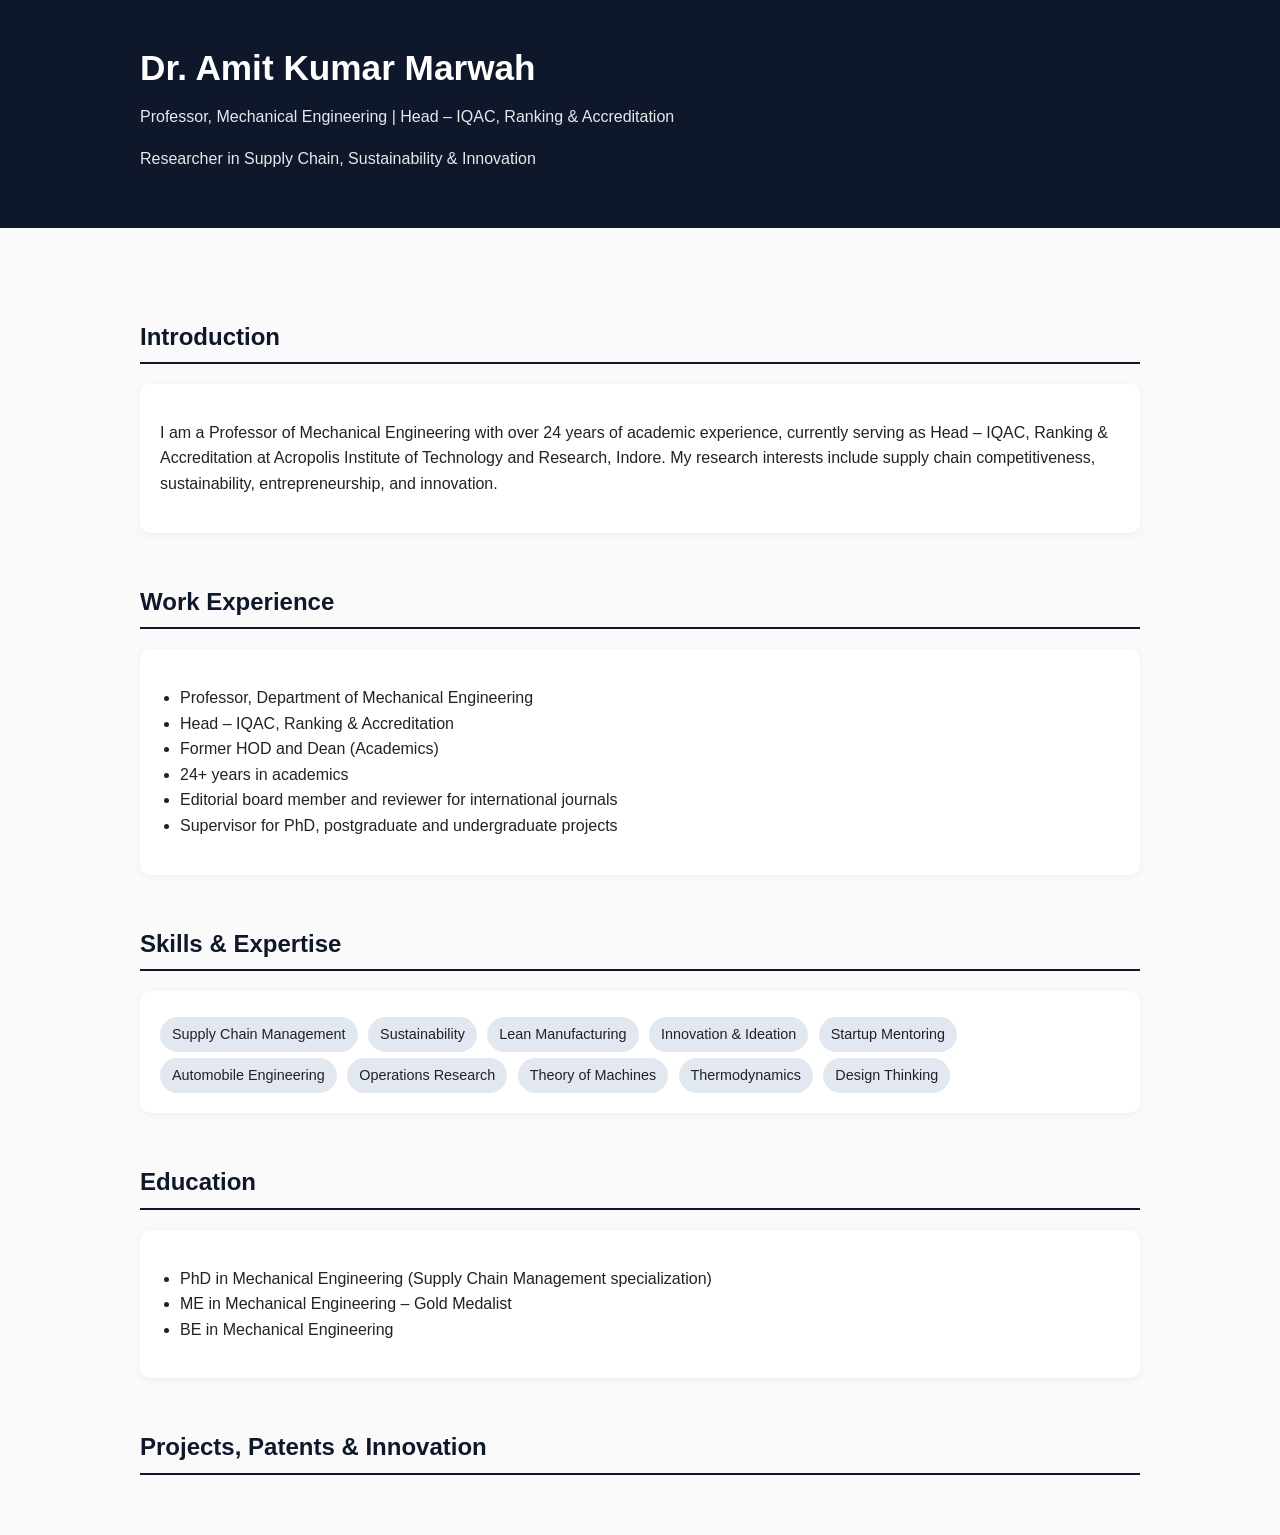
==== index.html @ fc763954 "Create index.html" ====
<!DOCTYPE html>
<html lang="en">
<head>
<meta charset="UTF-8">
<meta name="viewport" content="width=device-width, initial-scale=1.0">
<title>Dr. Amit Kumar Marwah | Professor & Researcher</title>

<style>
body {
  margin: 0;
  font-family: "Segoe UI", Arial, sans-serif;
  line-height: 1.6;
  color: #222;
  background: #fafafa;
}

.container {
  max-width: 1000px;
  margin: auto;
  padding: 40px 20px;
}

header {
  background: #0f172a;
  color: white;
}

header h1 {
  margin: 0;
  font-size: 2.2rem;
}

header p {
  margin-top: 8px;
  opacity: 0.9;
}

section {
  margin-top: 50px;
}

h2 {
  border-bottom: 2px solid #0f172a;
  padding-bottom: 6px;
  margin-bottom: 20px;
  color: #0f172a;
}

ul {
  padding-left: 20px;
}

.card {
  background: white;
  padding: 20px;
  margin-bottom: 20px;
  border-radius: 10px;
  box-shadow: 0 2px 8px rgba(0,0,0,0.05);
}

.badges span {
  display: inline-block;
  background: #e2e8f0;
  padding: 6px 12px;
  margin: 6px 6px 0 0;
  border-radius: 20px;
  font-size: 0.9rem;
}

footer {
  text-align: center;
  padding: 40px 20px;
  background: #0f172a;
  color: white;
  margin-top: 60px;
}

a {
  color: #2563eb;
  text-decoration: none;
}

a:hover {
  text-decoration: underline;
}
</style>
</head>

<body>

<header>
  <div class="container">
    <h1>Dr. Amit Kumar Marwah</h1>
    <p>Professor, Mechanical Engineering | Head – IQAC, Ranking & Accreditation</p>
    <p>Researcher in Supply Chain, Sustainability & Innovation</p>
  </div>
</header>

<div class="container">

<section id="intro">
  <h2>Introduction</h2>
  <div class="card">
    <p>
      I am a Professor of Mechanical Engineering with over 24 years of academic experience,
      currently serving as Head – IQAC, Ranking & Accreditation at Acropolis Institute of Technology and Research, Indore.
      My research interests include supply chain competitiveness, sustainability, entrepreneurship, and innovation.
    </p>
  </div>
</section>

<section id="experience">
  <h2>Work Experience</h2>
  <div class="card">
    <ul>
      <li>Professor, Department of Mechanical Engineering</li>
      <li>Head – IQAC, Ranking & Accreditation</li>
      <li>Former HOD and Dean (Academics)</li>
      <li>24+ years in academics</li>
      <li>Editorial board member and reviewer for international journals</li>
      <li>Supervisor for PhD, postgraduate and undergraduate projects</li>
    </ul>
  </div>
</section>

<section id="skills">
  <h2>Skills & Expertise</h2>
  <div class="card badges">
    <span>Supply Chain Management</span>
    <span>Sustainability</span>
    <span>Lean Manufacturing</span>
    <span>Innovation & Ideation</span>
    <span>Startup Mentoring</span>
    <span>Automobile Engineering</span>
    <span>Operations Research</span>
    <span>Theory of Machines</span>
    <span>Thermodynamics</span>
    <span>Design Thinking</span>
  </div>
</section>

<section id="education">
  <h2>Education</h2>
  <div class="card">
    <ul>
      <li>PhD in Mechanical Engineering (Supply Chain Management specialization)</li>
      <li>ME in Mechanical Engineering – Gold Medalist</li>
      <li>BE in Mechanical Engineering</li>
    </ul>
  </div>
</section>

<section id="projects">
  <h2>Projects, Patents & Innovation</h2>
  <div class="ca
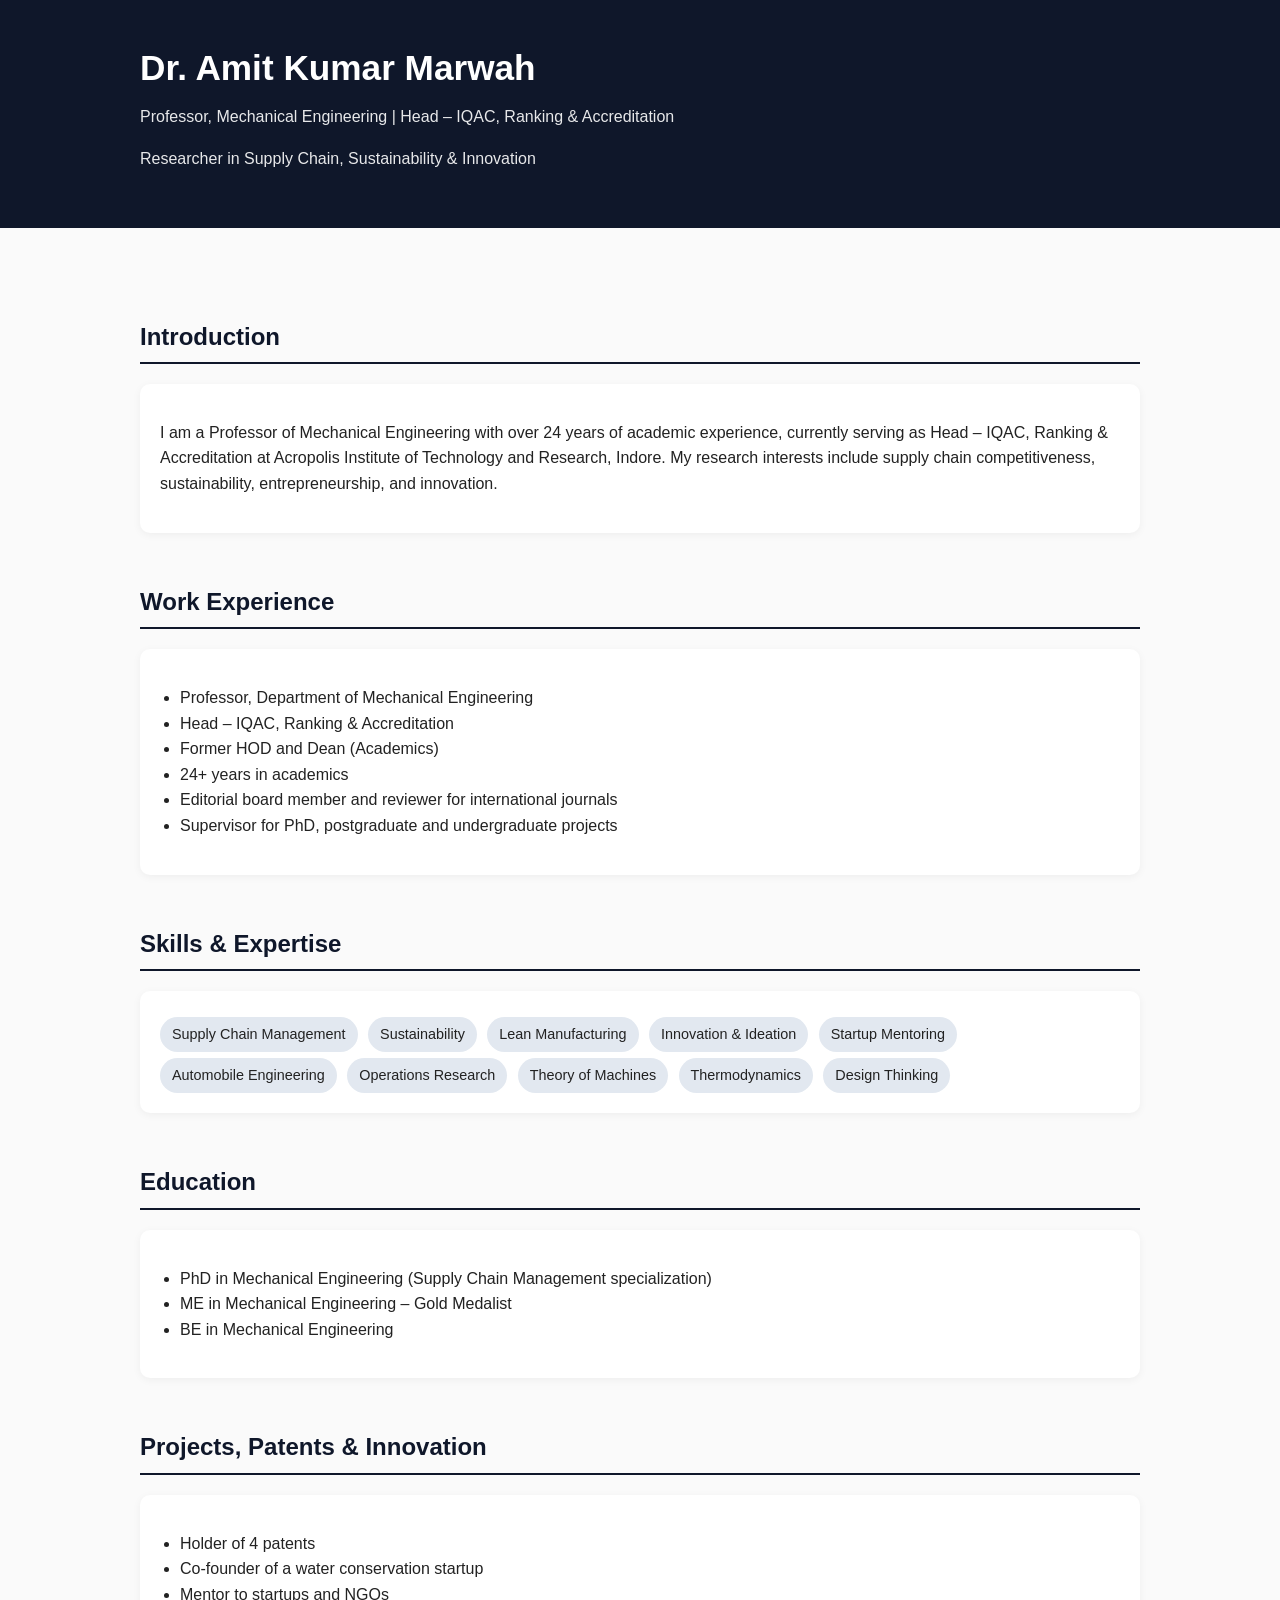
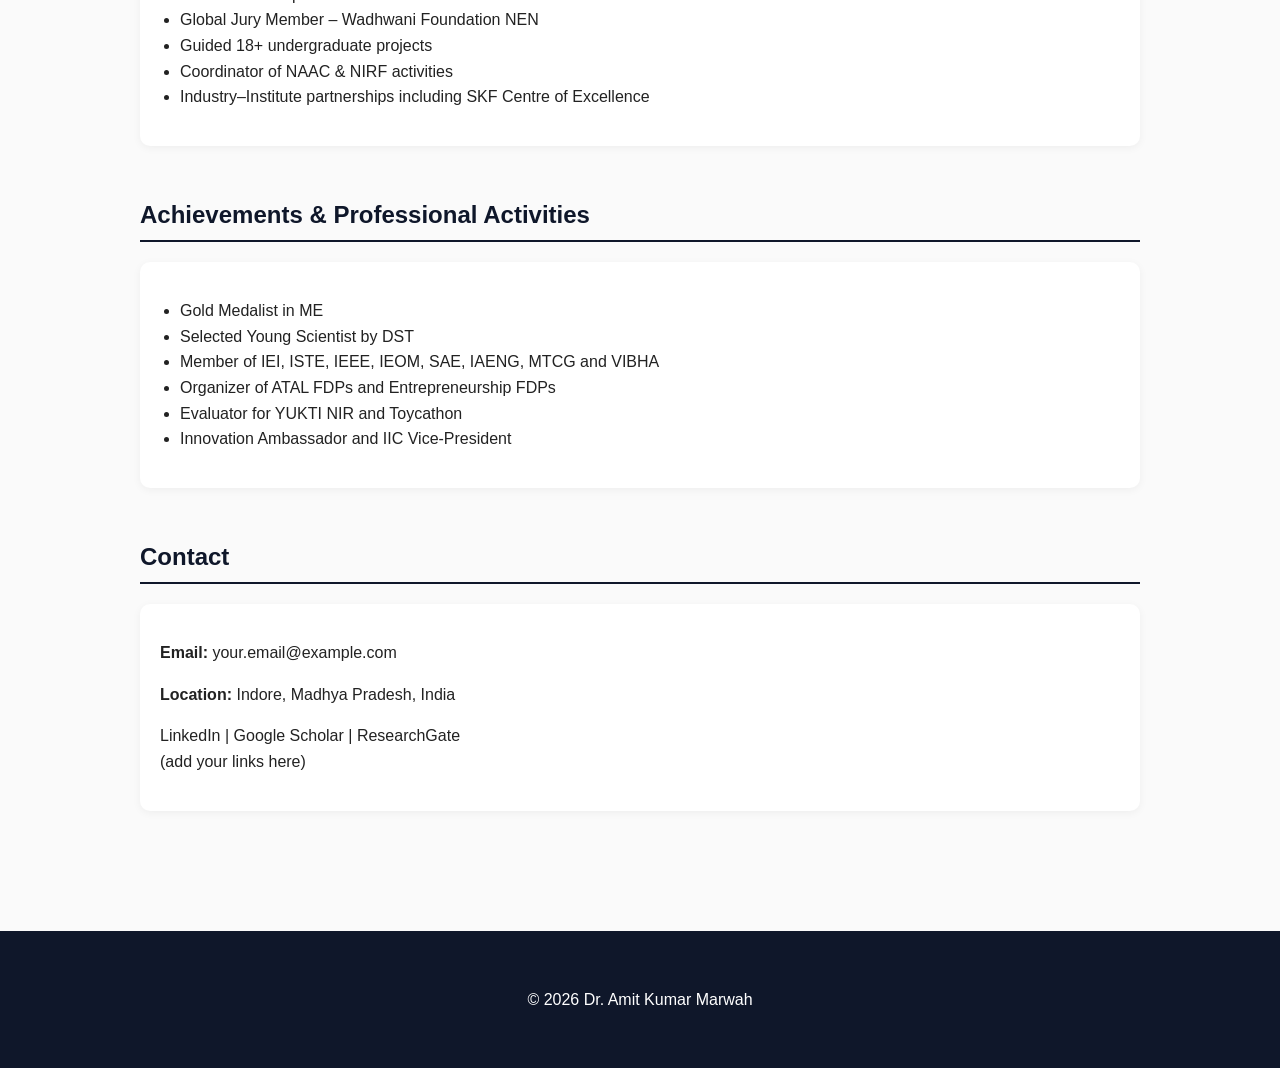
==== commit 9c364ffc: "Update index.html" ====
--- a/index.html
+++ b/index.html
@@ -152,4 +152,50 @@
 
 <section id="projects">
   <h2>Projects, Patents & Innovation</h2>
-  <div class="ca
+  <div class="card">
+    <ul>
+      <li>Holder of 4 patents</li>
+      <li>Co-founder of a water conservation startup</li>
+      <li>Mentor to startups and NGOs</li>
+      <li>Global Jury Member – Wadhwani Foundation NEN</li>
+      <li>Guided 18+ undergraduate projects</li>
+      <li>Coordinator of NAAC & NIRF activities</li>
+      <li>Industry–Institute partnerships including SKF Centre of Excellence</li>
+    </ul>
+  </div>
+</section>
+
+<section id="achievements">
+  <h2>Achievements & Professional Activities</h2>
+  <div class="card">
+    <ul>
+      <li>Gold Medalist in ME</li>
+      <li>Selected Young Scientist by DST</li>
+      <li>Member of IEI, ISTE, IEEE, IEOM, SAE, IAENG, MTCG and VIBHA</li>
+      <li>Organizer of ATAL FDPs and Entrepreneurship FDPs</li>
+      <li>Evaluator for YUKTI NIR and Toycathon</li>
+      <li>Innovation Ambassador and IIC Vice-President</li>
+    </ul>
+  </div>
+</section>
+
+<section id="contact">
+  <h2>Contact</h2>
+  <div class="card">
+    <p><strong>Email:</strong> your.email@example.com</p>
+    <p><strong>Location:</strong> Indore, Madhya Pradesh, India</p>
+    <p>
+      LinkedIn | Google Scholar | ResearchGate  
+      <br>(add your links here)
+    </p>
+  </div>
+</section>
+
+</div>
+
+<footer>
+  <p>© 2026 Dr. Amit Kumar Marwah</p>
+</footer>
+
+</body>
+</html>
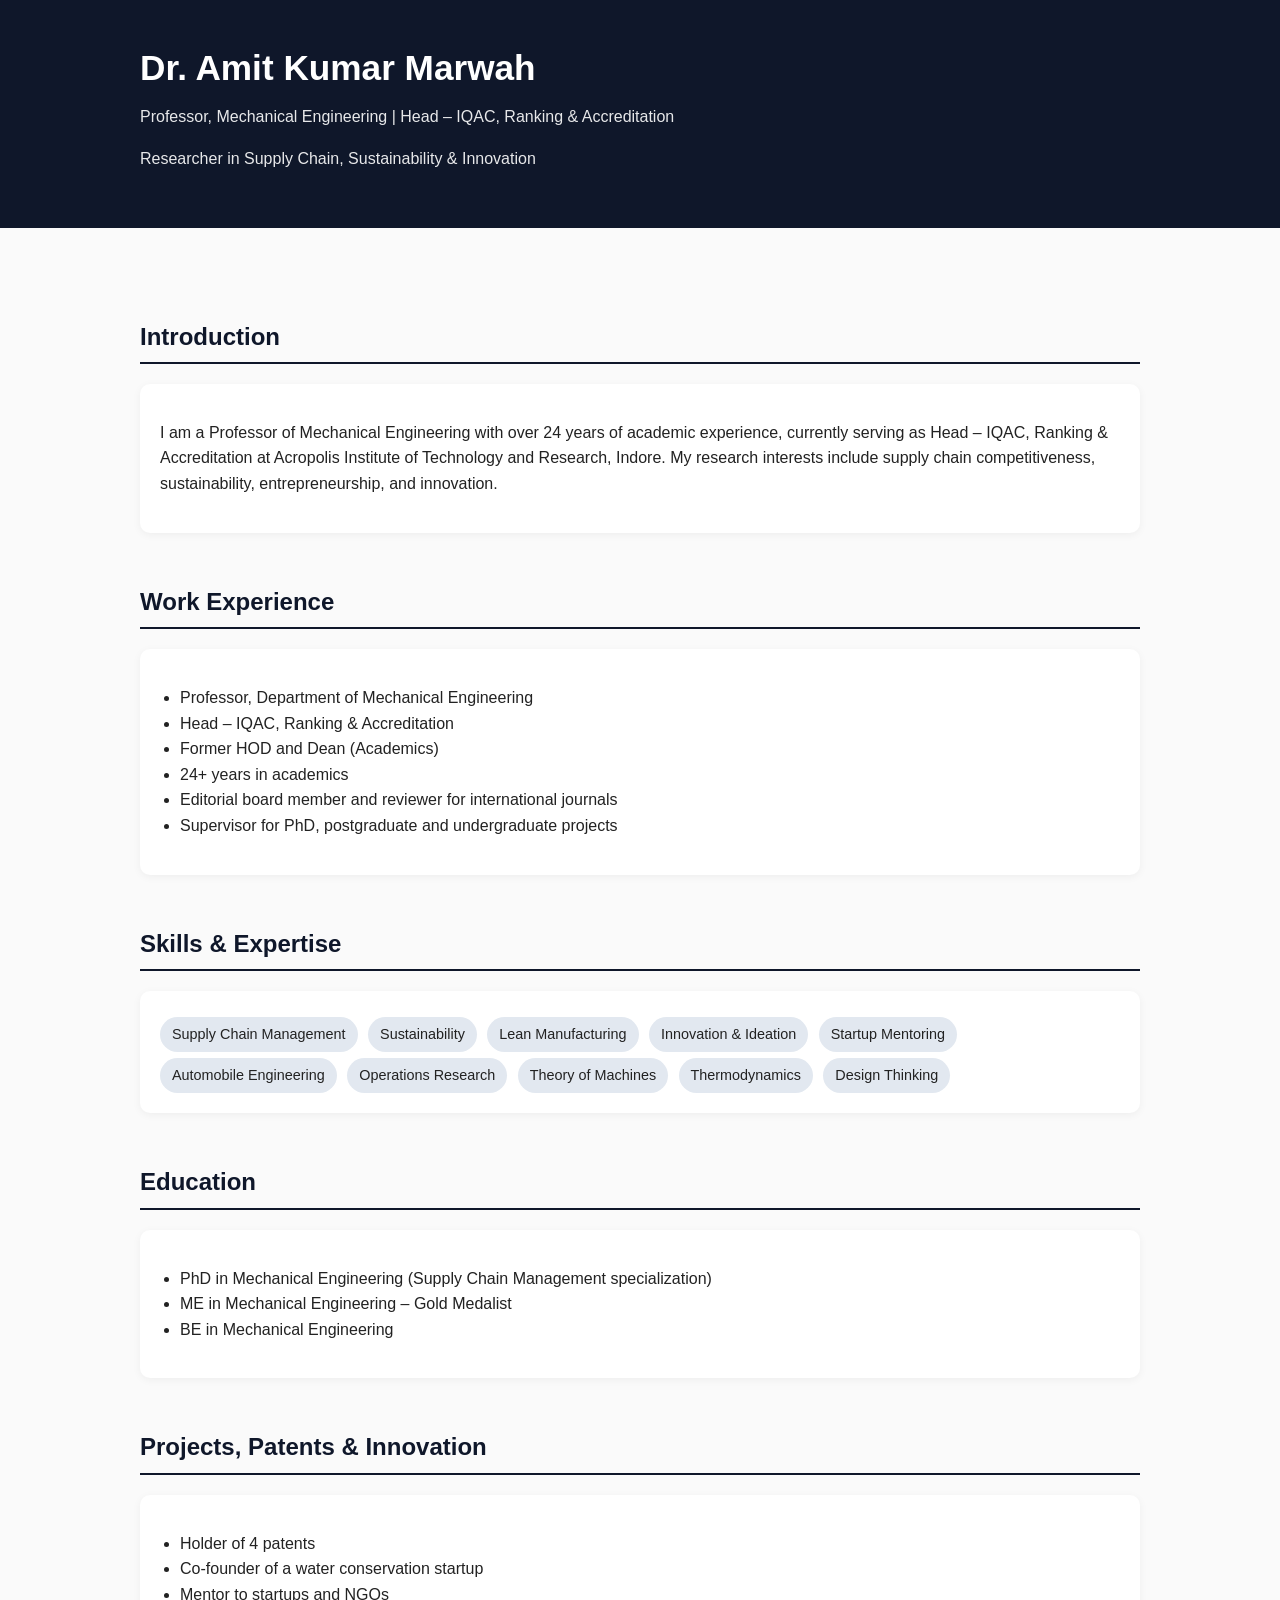
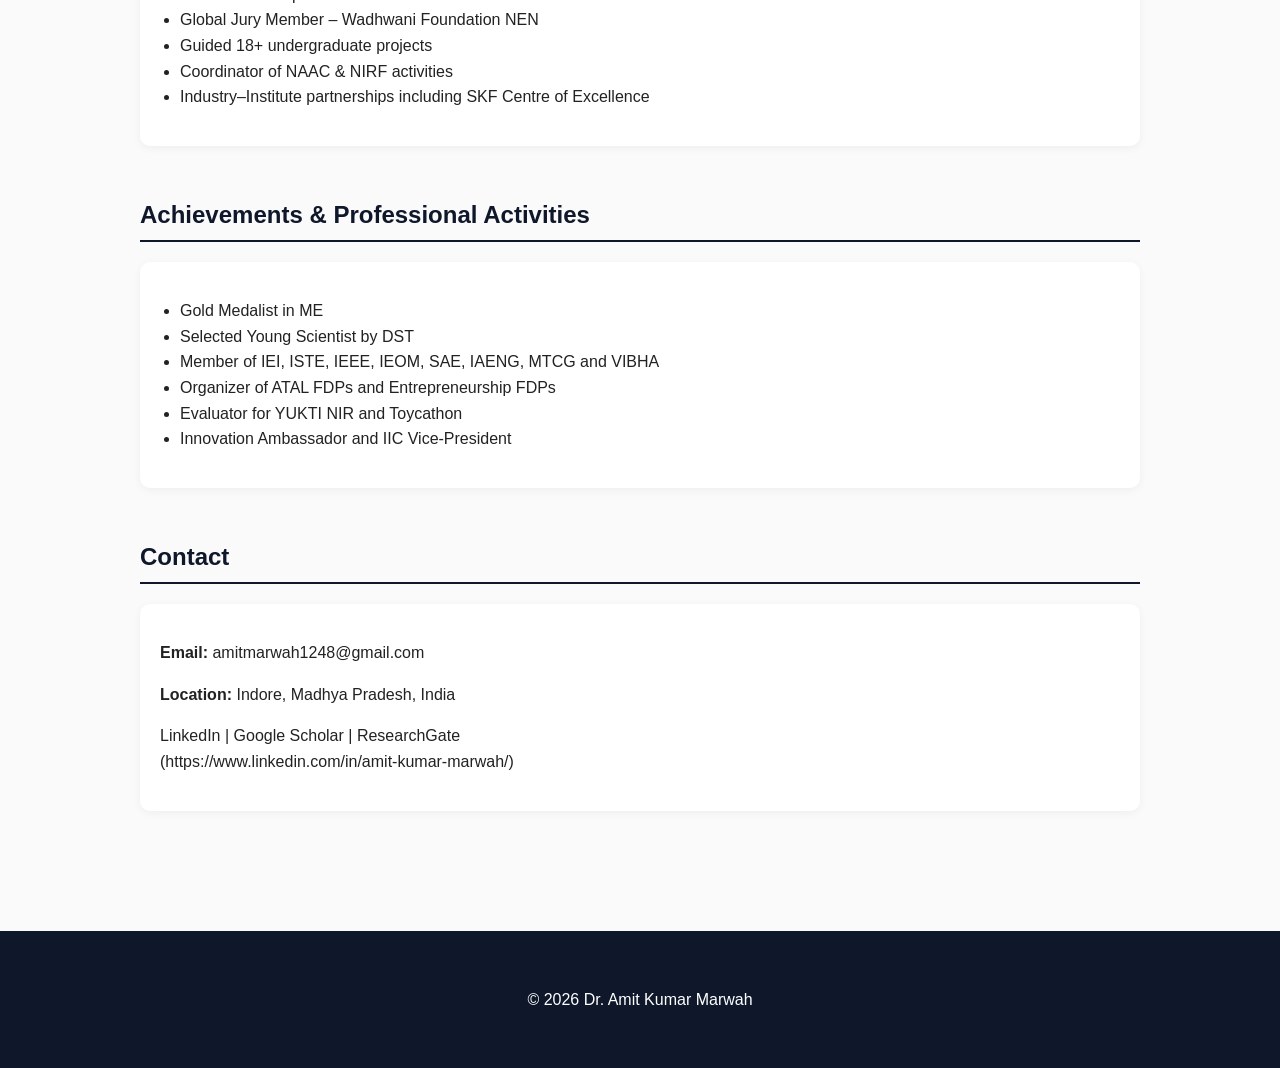
==== commit 2ec8fb1f: "Update index.html" ====
--- a/index.html
+++ b/index.html
@@ -182,11 +182,11 @@
 <section id="contact">
   <h2>Contact</h2>
   <div class="card">
-    <p><strong>Email:</strong> your.email@example.com</p>
+    <p><strong>Email:</strong> amitmarwah1248@gmail.com</p>
     <p><strong>Location:</strong> Indore, Madhya Pradesh, India</p>
     <p>
       LinkedIn | Google Scholar | ResearchGate  
-      <br>(add your links here)
+      <br>(https://www.linkedin.com/in/amit-kumar-marwah/)
     </p>
   </div>
 </section>
